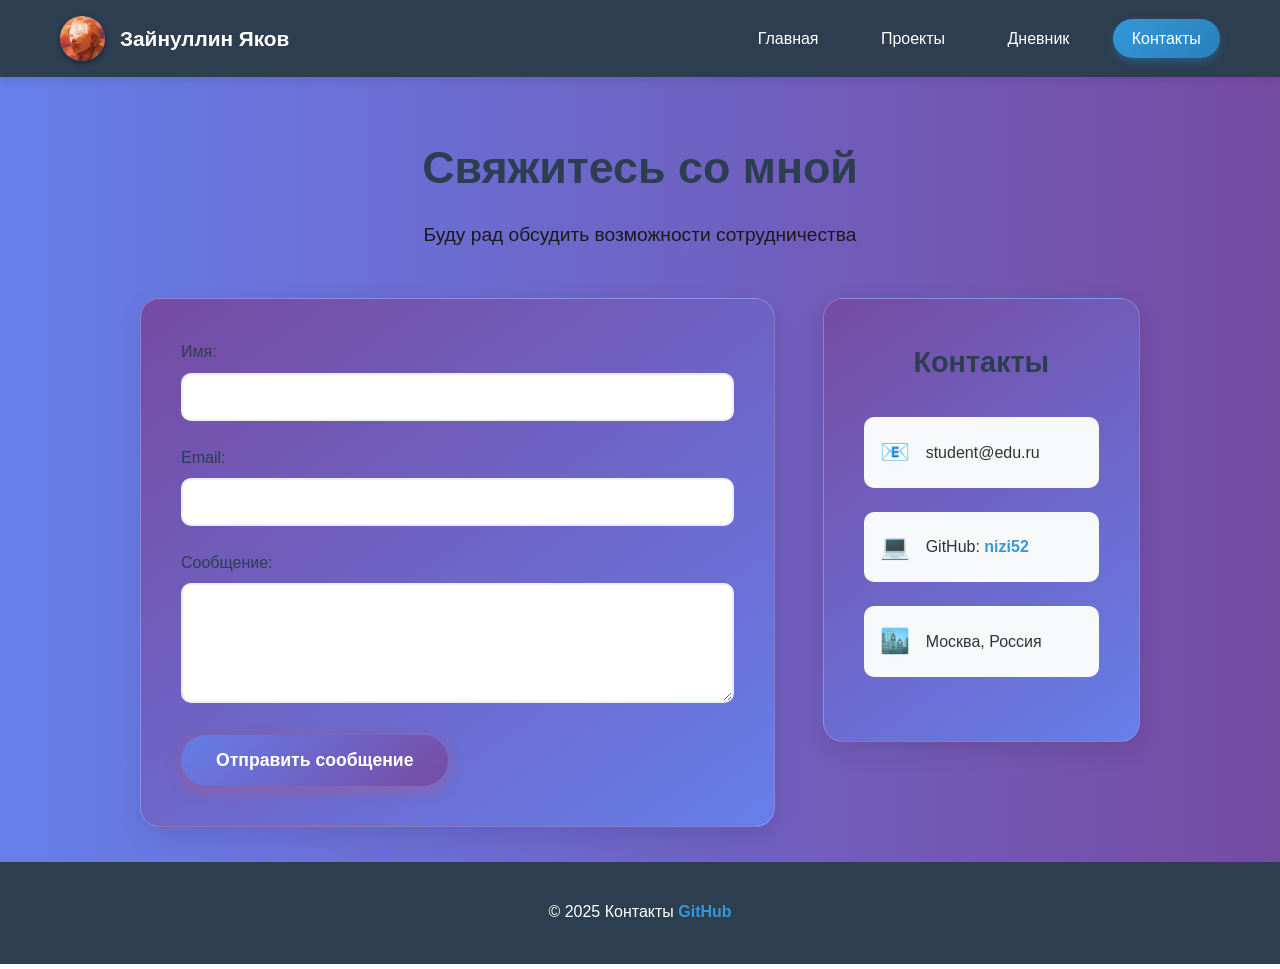
==== pages/contacts.html @ a70a198c "commit" ====
<!DOCTYPE html>
<html lang="ru">
<head>
    <meta charset="UTF-8">
    <meta name="viewport" content="width=device-width, initial-scale=1.0">
    <title>Портфолио - Контакты</title>
    <link rel="stylesheet" href="../styles/styles.css">
</head>
<body>
    <header>
        <nav class="navbar">
            <div class="nav-container">
                <div class="logo-section">
                    <div class="logo"><img src="/images/icons/picture1.png" class="logo"></div>
                    <div class="name">Зайнуллин Яков</div>
                </div>
                <ul class="nav-menu">
                    <li><a href="../index.html">Главная</a></li>
                    <li><a href="projects.html">Проекты</a></li>
                    <li><a href="diary.html">Дневник</a></li>
                    <li><a href="contacts.html" class="active">Контакты</a></li>
                </ul>
            </div>
        </nav>
    </header>

    <main style="margin-top: 100px; padding: 2rem;">
        <div class="container">
            <div class="page-header">
                <h1>Свяжитесь со мной</h1>
                <p>Буду рад обсудить возможности сотрудничества</p>
            </div>
            
            <div class="contacts-layout">
                <div class="contact-form">
                    <form id="contactForm">
                        <div class="form-group">
                            <label for="name">Имя:</label>
                            <input type="text" id="name" name="name" required>
                        </div>
                        <div class="form-group">
                            <label for="email">Email:</label>
                            <input type="email" id="email" name="email" required>
                        </div>
                        <div class="form-group">
                            <label for="message">Сообщение:</label>
                            <textarea id="message" name="message" rows="5" required></textarea>
                        </div>
                        <button class="submit-btn">Отправить сообщение</button>
                    </form>
                </div>
                
                <div class="contact-info">
                    <h3>Контакты</h3>
                    <div class="contact-item">
                        <span class="contact-icon">📧</span>
                        <span>student@edu.ru</span>
                    </div>
                    <div class="contact-item">
                        <span class="contact-icon">💻</span>
                        <span>GitHub: <a href="https://github.com/nizi52" target="_blank" class="github-link">nizi52</a></span>
                    </div>
                    <div class="contact-item">
                        <span class="contact-icon">🏙️</span>
                        <span>Москва, Россия</span>
                    </div>
                </div>
            </div>
        </div>
    </main>

    <footer>
        <div class="container">
            <p>© 2025 Контакты <a href="https://github.com/nizi52" target="_blank" class="github-link">GitHub</a></p>
        </div>
    </footer>

    <script>
        document.getElementById('contactForm').addEventListener('submit', function(e) {
            e.preventDefault();
            alert('Сообщение отправлено! Спасибо за ваше обращение.');
            this.reset();
        });
    </script>
</body>
</html>
---- styles/styles.css ----
/* Сброс стилей */
* {
    margin: 0;
    padding: 0;
    box-sizing: border-box;
}

body {
    font-family: 'Arial', sans-serif;
    line-height: 1.6;
    color: #333;
    background: linear-gradient(90deg, #667eea 0%, #764ba2 100%);
}

.submit-btn {
    background: linear-gradient(135deg, #667eea 0%, #764ba2 100%);
    color: white;
    border: none;
    padding: 15px 35px;
    font-size: 1.1rem;
    border-radius: 30px;
    cursor: pointer;
    transition: all 0.3s ease;
    font-weight: 600;
    box-shadow: 0 4px 15px rgba(231, 76, 60, 0.3);
}

.submit-btn:hover {
    transform: translateY(-3px);
    box-shadow: 0 6px 20px rgba(102, 126, 234, 0.4);
    background: linear-gradient(135deg, #667eea 0%, #764ba2 100%);
}

.contact-item {
    display: flex;
    align-items: center;
    gap: 1rem;
    margin-bottom: 1.5rem;
    padding: 1rem;
    background: #f8f9fa;
    border-radius: 10px;
    transition: all 0.3s ease;
}

.contact-item:hover {
    background: #ecf0f1;
    transform: translateX(5px);
}

.contact-icon {
    font-size: 1.5rem;
}



.container {
    max-width: 1200px;
    margin: 0 auto;
    padding: 0 20px;
}

/* Навигация */
.navbar {
    background: #2c3e50;
    color: white;
    padding: 1rem 0;
    position: fixed;
    width: 100%;
    top: 0;
    z-index: 1000;
    box-shadow: 0 2px 10px rgba(0,0,0,0.1);
}

.nav-container {
    max-width: 1200px;
    margin: 0 auto;
    padding: 0 20px;
    display: flex;
    justify-content: space-between;
    align-items: center;
}

.logo-section {
    display: flex;
    align-items: center;
    gap: 15px;
}   

.logo {
    width: 45px;
    height: 45px;
    background: linear-gradient(90deg, #667eea 0%, #764ba2 100%);
    border-radius: 50%;
    display: flex;
    align-items: center;
    justify-content: center;
    font-weight: bold;
    font-size: 1.2rem;
    box-shadow: 0 2px 5px rgba(0,0,0,0.2);
}

.name {
    font-size: 1.3rem;
    font-weight: bold;
    color: white;
}

.nav-menu {
    display: flex;
    list-style: none;
    gap: 1.5rem;
}

.nav-menu a {
    color: white;
    text-decoration: none;
    padding: 0.7rem 1.2rem;
    border-radius: 25px;
    transition: all 0.3s ease;
    font-weight: 500;
}

.nav-menu a:hover,
.nav-menu a.active {
    background: linear-gradient(135deg, #3498db, #2980b9);
    transform: translateY(-2px);
    box-shadow: 0 4px 8px rgba(52, 152, 219, 0.3);
}

/* Герой-секция */
.hero {
    background: linear-gradient(90deg, #667eea 0%, #764ba2 100%);
    color: white;
    padding: 140px 0 80px;
    margin-top: 60px;
    position: relative;
    overflow: hidden;
}

.hero::before {
    content: '';
    position: absolute;
    top: 0;
    left: 0;
    right: 0;
    bottom: 0;
    background-size: cover;
}

.hero-container {
    max-width: 1200px;
    margin: 0 auto;
    padding: 0 20px;
    display: grid;
    grid-template-columns: 1fr 1fr;
    gap: 50px;
    align-items: center;
    position: relative;
    z-index: 1;
}

.hero-text h1 {
    font-size: 3.2rem;
    margin-bottom: 1.5rem;
    line-height: 1.2;
    font-weight: 700;
    text-shadow: 2px 2px 4px rgba(0,0,0,0.3);
}

.hero-text p {
    font-size: 1.3rem;
    margin-bottom: 2.5rem;
    opacity: 0.95;
    line-height: 1.6;
}

.download-btn {
    background: linear-gradient(135deg, #e74c3c, #c0392b);
    color: white;
    border: none;
    padding: 15px 35px;
    font-size: 1.1rem;
    border-radius: 30px;
    cursor: pointer;
    transition: all 0.3s ease;
    font-weight: 600;
    box-shadow: 0 4px 15px rgba(231, 76, 60, 0.3);
}

.download-btn:hover {
    transform: translateY(-3px);
    box-shadow: 0 6px 20px rgba(231, 76, 60, 0.4);
    background: linear-gradient(135deg, #c0392b, #a93226);
}

.hero-image {
    width: 320px;
    height: 320px;
    background: rgba(255, 255, 255, 0.1);
    border-radius: 50%;
    display: flex;
    align-items: center;
    justify-content: center;
    border: 4px solid rgba(255, 255, 255, 0.2);
    justify-self: center;
    backdrop-filter: blur(10px);
    box-shadow: 0 8px 32px rgba(0,0,0,0.1);
}

.photo-placeholder {
    font-size: 4rem;
    opacity: 0.9;
}

/* Секция навыков */
.skills-section {
    padding: 100px 0;
    background: linear-gradient(90deg, #667eea 0%, #764ba2 100%);
    position: relative;
}

.skills-section h2 {
    text-align: center;
    font-size: 2.8rem;
    margin-bottom: 4rem;
    color: white;
    font-weight: 700;
    text-shadow: 2px 2px 4px rgba(0,0,0,0.3);
}

.skills-container {
    max-width: 700px;
    margin: 0 auto;
    background: linear-gradient(210deg, #667eea , #764ba2);
    padding: 3rem;
    border-radius: 20px;
    box-shadow: 0 10px 30px rgba(0,0,0,0.2);
    backdrop-filter: blur(10px);
}

.skill-item {
    margin-bottom: 2.5rem;
}

.skill-item:last-child {
    margin-bottom: 0;
}

.skill-header {
    display: flex;
    justify-content: space-between;
    margin-bottom: 1rem;
    font-weight: 600;
    color: #2c3e50;
    font-size: 1.1rem;
}

.progress-bar {
    background: #ecf0f1;
    height: 12px;
    border-radius: 10px;
    overflow: hidden;
    box-shadow: inset 0 2px 4px rgba(0,0,0,0.1);
}

.progress {
    height: 100%;
    background: linear-gradient(90deg, #3498db, #2980b9);
    border-radius: 10px;
    transition: width 1s ease-in-out;
    position: relative;
    overflow: hidden;
}

.progress::after {
    content: '';
    position: absolute;
    top: 0;
    left: 0;
    bottom: 0;
    right: 0;
    background: linear-gradient(90deg, transparent, rgba(255,255,255,0.4), transparent);
    animation: shimmer 2s infinite;
}

@keyframes shimmer {
    0% { transform: translateX(-100%); }
    100% { transform: translateX(100%); }
}

.html-css { width: 90%; background: linear-gradient(90deg, #e44d26, #f16529); }
.javascript { width: 80%; background: linear-gradient(90deg, #f7df1e, #d4bb0c); }
.bootstrap { width: 85%; background: linear-gradient(90deg, #7952b3, #5a3d8e); }
.react { width: 60%; background: linear-gradient(90deg, #61dafb, #21a0c4); }

/* Секция проектов */
.projects-section {
    padding: 100px 0;
    background: linear-gradient(90deg, #667eea, #764ba2 0%, 100%);
}

.projects-section h2 {
    text-align: center;
    font-size: 2.8rem;
    margin-bottom: 4rem;
    color: white;
    font-weight: 700;
    text-shadow: 2px 2px 4px rgba(0,0,0,0.3);
}

.projects-grid {
    display: grid;
    grid-template-columns: repeat(auto-fit, minmax(280px, 1fr));
    gap: 2.5rem;
    max-width: 1200px;
    margin: 0 auto;
}

.project-card {
    background: linear-gradient(325deg, #667eea 0%, #764ba2 100%);
    border-radius: 20px;
    padding: 2.5rem 2rem;
    text-align: center;
    box-shadow: 0 8px 25px rgba(0,0,0,0.1);
    transition: all 0.3s ease;
    backdrop-filter: blur(10px);
    border: 1px solid rgba(255, 255, 255, 0.2);
}

.project-card:hover {
    transform: translateY(-10px) scale(1.02);
    box-shadow: 0 15px 40px rgba(0,0,0,0.2);
}

.project-card h3 {
    margin: 1.5rem 0 0.5rem;
    color: #2c3e50;
    font-size: 1.4rem;
    font-weight: 600;
}

.project-card p {
    color: #7f8c8d;
    font-size: 1rem;
    margin: 0;
}

.project-placeholder {
    width: 120px;
    height: 120px;
    background: linear-gradient(135deg, #3498db, #2980b9);
    border-radius: 20px;
    display: flex;
    align-items: center;
    justify-content: center;
    color: white;
    font-size: 3rem;
    font-weight: bold;
    margin: 0 auto;
    box-shadow: 0 5px 15px rgba(52, 152, 219, 0.3);
    transition: all 0.3s ease;
}

.project-card:hover .project-placeholder {
    transform: scale(1.1) rotate(5deg);
}

/* Подвал */
footer {
    background: #2c3e50;
    color: white;
    text-align: center;
    padding: 2.5rem 0;
    position: relative;
}

footer::before {
    content: '';
    position: absolute;
    top: 0;
    left: 0;
    right: 0;
    height: 3px;
    background: linear-gradient(135deg, #667eea 0%, #764ba2 100%);
}

.github-link {
    color: #3498db;
    text-decoration: none;
    font-weight: 600;
    transition: color 0.3s ease;
}

.github-link:hover {
    color: #e74c3c;
    text-decoration: underline;
}

/* Анимации */
@keyframes fadeInUp {
    from {
        opacity: 0;
        transform: translateY(30px);
    }
    to {
        opacity: 1;
        transform: translateY(0);
    }
}

.hero-text, .hero-image, .skill-item, .project-card {
    animation: fadeInUp 0.8s ease-out;
}

.project-card:nth-child(1) { animation-delay: 0.1s; }
.project-card:nth-child(2) { animation-delay: 0.2s; }
.project-card:nth-child(3) { animation-delay: 0.3s; }
.project-card:nth-child(4) { animation-delay: 0.4s; }

/* Адаптивность */
@media (max-width: 768px) {
    .hero-container {
        grid-template-columns: 1fr;
        text-align: center;
        gap: 30px;
    }
    
    .hero-text h1 {
        font-size: 2.2rem;
    }
    
    .hero-text p {
        font-size: 1.1rem;
    }
    
    .hero-image {
        width: 250px;
        height: 250px;
        order: -1;
    }
    
    .nav-menu {
        gap: 0.8rem;
        flex-wrap: wrap;
        justify-content: center;
    }
    
    .nav-container {
        flex-direction: column;
        gap: 1rem;
    }
    
    .skills-container {
        padding: 2rem 1.5rem;
        margin: 0 20px;
    }
    
    .projects-grid {
        grid-template-columns: 1fr;
        gap: 1.5rem;
        padding: 0 20px;
    }
    
    .skills-section h2,
    .projects-section h2 {
        font-size: 2.2rem;
    }
}

@media (max-width: 480px) {
    .hero-text h1 {
        font-size: 1.8rem;
    }
    
    .hero {
        padding: 120px 0 60px;
    }
    
    .skills-section,
    .projects-section {
        padding: 60px 0;
    }
    
    .nav-menu a {
        padding: 0.5rem 0.8rem;
        font-size: 0.9rem;
    }
}

/* Стили для дополнительных страниц */
.page-header {
    text-align: center;
    margin-bottom: 3rem;
}

.page-header h1 {
    font-size: 2.8rem;
    color: #2c3e50;
    margin-bottom: 1rem;
}

.page-header p {
    font-size: 1.2rem;
    color: #1a1a1a;
}

/* Страница проектов */
.projects-filter {
    display: flex;
    justify-content: center;
    gap: 1rem;
    margin-bottom: 3rem;
    flex-wrap: wrap;
}

.filter-btn {
    padding: 0.8rem 1.5rem;
    border: 2px solid #3498db;
    background: transparent;
    color: #3498db;
    border-radius: 25px;
    cursor: pointer;
    transition: all 0.3s ease;
    font-weight: 600;
}

.filter-btn.active,
.filter-btn:hover {
    background: #3498db;
    color: white;
    transform: translateY(-2px);
}

.projects-grid-extended {
    display: grid;
    grid-template-columns: repeat(auto-fit, minmax(350px, 1fr));
    gap: 2rem;
}

.project-card-large {
    background: linear-gradient(325deg, #667eea 0%, #764ba2 100%);
    padding: 2.5rem;
    border-radius: 20px;
    box-shadow: 0 8px 25px rgba(0,0,0,0.1);
    transition: all 0.3s ease;
    text-align: center;
    border: 1px solid rgba(255, 255, 255, 0.2);}

.project-card-large:hover {
    transform: translateY(-5px);
    box-shadow: 0 12px 35px rgba(0,0,0,0.15);
}

.project-icon {
    font-size: 4rem;
    margin-bottom: 1.5rem;
}

.project-card-large h3 {
    color: #2c3e50;
    margin-bottom: 1rem;
    font-size: 1.5rem;
}

.project-card-large p {
    color: #7f8c8d;
    margin-bottom: 1.5rem;
    line-height: 1.6;
}

.tech-stack {
    display: flex;
    justify-content: center;
    gap: 0.5rem;
    flex-wrap: wrap;
}

.tech-tag {
    background: #ecf0f1;
    color: #2c3e50;
    padding: 0.3rem 0.8rem;
    border-radius: 15px;
    font-size: 0.9rem;
    font-weight: 500;
}

/* Страница дневника */
.diary-layout {
    display: grid;
    grid-template-columns: 1fr 1fr;
    gap: 3rem;
    max-width: 1000px;
    margin: 0 auto;
    
}

.progress-section,
.tasks-section {
    background: linear-gradient(325deg, #667eea 0%, #764ba2 100%);
    padding: 2.5rem;
    border-radius: 20px;
    box-shadow: 0 8px 25px rgba(0,0,0,0.1);
    border: 1px solid rgba(255, 255, 255, 0.2);}

.progress-section h2,
.tasks-section h2 {
    color: #2c3e50;
    margin-bottom: 2rem;
    text-align: center;
    font-size: 1.8rem;
}

.course-item {
    display: flex;
    justify-content: space-between;
    align-items: center;
    margin-bottom: 1.5rem;
    gap: 1rem;
}

.course-item span:first-child {
    flex: 1;
    font-weight: 500;
    color: #2c3e50;
}

.course-item span:last-child {
    font-weight: 600;
    color: #3498db;
    min-width: 40px;
}

.task-list {
    display: flex;
    flex-direction: column;
    gap: 1rem;
}

.task-item {
    display: flex;
    align-items: center;
    gap: 1rem;
    padding: 1rem;
    background: #f8f9fa;
    border-radius: 10px;
    transition: all 0.3s ease;
}

.task-item:hover {
    background: #ecf0f1;
    transform: translateX(5px);
}

.task-check {
    font-weight: bold;
    font-size: 1.2rem;
}

.completed .task-check {
    color: #27ae60;
}

.in-progress .task-check {
    color: #f39c12;
    animation: pulse 1.5s infinite;
}

@keyframes pulse {
    0%, 100% { opacity: 1; }
    50% { opacity: 0.5; }
}

.task-text {
    flex: 1;
    color: #2c3e50;
    font-weight: 500;
}

.task-date {
    color: #000000;
    font-size: 0.9rem;
}

/* Страница контактов */
.contacts-layout {
    display: grid;
    grid-template-columns: 2fr 1fr;
    gap: 3rem;
    max-width: 1000px;
    margin: 0 auto;
}

.contact-form {
    background: linear-gradient(325deg, #667eea 0%, #764ba2 100%);
    padding: 2.5rem;
    border-radius: 20px;
    box-shadow: 0 8px 25px rgba(0,0,0,0.1);
    border: 1px solid rgba(255, 255, 255, 0.2);
}

.contact-info {
    background: linear-gradient(325deg, #667eea 0%, #764ba2 100%);
    padding: 2.5rem;
    border-radius: 20px;
    box-shadow: 0 8px 25px rgba(0,0,0,0.1);
    align-self: start;
    border: 1px solid rgba(255, 255, 255, 0.2);
}

.contact-info h3 {
    color: #2c3e50;
    margin-bottom: 2rem;
    text-align: center;
    font-size: 1.8rem;
}

.profile-photo {
    width: 100%;
    height: 100%;
    object-fit: cover;
    border-radius: 50%;
    display: block;
}

.hero-image {
    width: 320px;
    height: 320px;
    background: rgba(255, 255, 255, 0.1);
    border-radius: 50%;
    display: flex;
    align-items: center;
    justify-content: center;
    border: 4px solid rgba(255, 255, 255, 0.2);
    justify-self: center;
    backdrop-filter: blur(10px);
    box-shadow: 0 8px 32px rgba(0,0,0,0.1);
    overflow: hidden; /* Важно: обрезает углы картинки */
}

.photo-placeholder {
    width: 100%;
    height: 100%;
    display: flex;
    align-items: center;
    justify-content: center;
}

.form-group {
    margin-bottom: 1.5rem;
}

.form-group label {
    display: block;
    margin-bottom: 0.5rem;
    color: #2c3e50;
    font-weight: 500;
}

.form-group input,
.form-group textarea {
    width: 100%;
    padding: 0.8rem 1rem;
    border: 2px solid #ecf0f1;
    border-radius: 10px;
    font-size: 1rem;
    transition: border-color 0
}
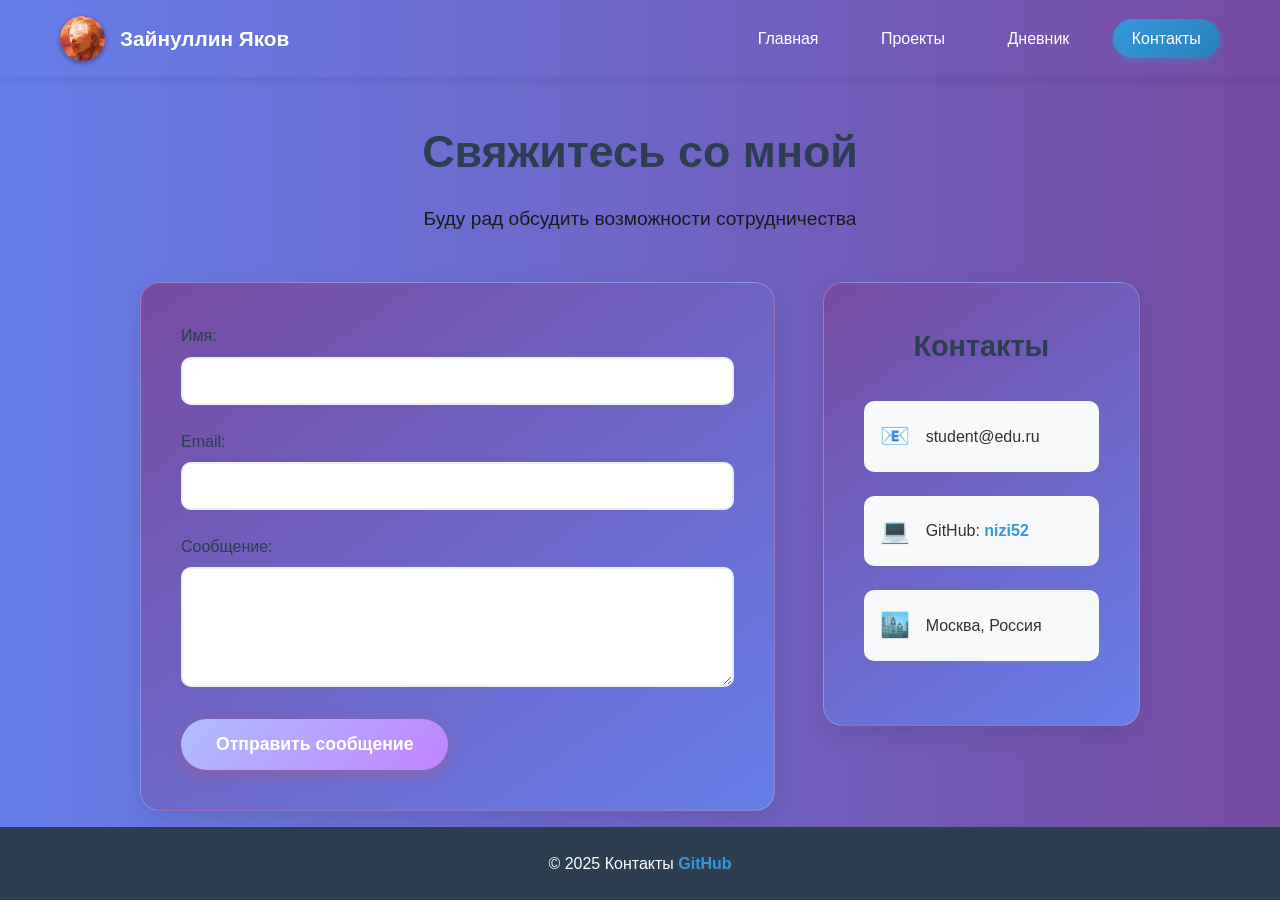
==== commit 44bea88b: "commit" ====
--- a/pages/contacts.html
+++ b/pages/contacts.html
@@ -5,6 +5,43 @@
     <meta name="viewport" content="width=device-width, initial-scale=1.0">
     <title>Портфолио - Контакты</title>
     <link rel="stylesheet" href="../styles/styles.css">
+    <style>
+        /* Дополнительные стили для мобильной адаптации */
+        @media (max-width: 768px) {
+            .contacts-layout {
+                grid-template-columns: 1fr !important;
+                gap: 2rem;
+                padding: 0 10px;
+            }
+            
+            .contact-form,
+            .contact-info {
+                margin: 0 !important;
+                padding: 1.5rem !important;
+            }
+            
+            .contact-item {
+                flex-direction: column;
+                text-align: center;
+                gap: 0.5rem;
+                padding: 1rem;
+            }
+            
+            .contact-icon {
+                font-size: 2rem;
+            }
+            
+            .form-group input,
+            .form-group textarea {
+                font-size: 16px; /* Убирает zoom на iOS */
+            }
+            
+            .submit-btn {
+                width: 100%;
+                padding: 15px;
+            }
+        }
+    </style>
 </head>
 <body>
     <header>
@@ -24,7 +61,7 @@
         </nav>
     </header>
 
-    <main style="margin-top: 100px; padding: 2rem;">
+    <main style="margin-top: 100px; padding: 1rem;">
         <div class="container">
             <div class="page-header">
                 <h1>Свяжитесь со мной</h1>
@@ -46,7 +83,7 @@
                             <label for="message">Сообщение:</label>
                             <textarea id="message" name="message" rows="5" required></textarea>
                         </div>
-                        <button class="submit-btn">Отправить сообщение</button>
+                        <button type="submit" class="submit-btn">Отправить сообщение</button>
                     </form>
                 </div>
                 
--- a/styles/styles.css
+++ b/styles/styles.css
@@ -13,7 +13,7 @@
 }
 
 .submit-btn {
-    background: linear-gradient(135deg, #667eea 0%, #764ba2 100%);
+    background: linear-gradient(135deg, #b0beff 0%, #c183ff 100%);
     color: white;
     border: none;
     padding: 15px 35px;
@@ -61,7 +61,7 @@
 
 /* Навигация */
 .navbar {
-    background: #2c3e50;
+    background: linear-gradient(90deg, #667eea 0%, #764ba2);
     color: white;
     padding: 1rem 0;
     position: fixed;
@@ -370,19 +370,11 @@
     background: #2c3e50;
     color: white;
     text-align: center;
-    padding: 2.5rem 0;
+    padding: 1.5rem 0;
     position: relative;
-}
-
-footer::before {
-    content: '';
-    position: absolute;
-    top: 0;
-    left: 0;
-    right: 0;
-    height: 3px;
-    background: linear-gradient(135deg, #667eea 0%, #764ba2 100%);
-}
+    margin-top: auto;
+}
+
 
 .github-link {
     color: #3498db;
@@ -487,6 +479,73 @@
     }
 }
 
+/* В файле styles.css добавим эти медиа-запросы */
+
+/* Адаптивность для дневника */
+@media (max-width: 768px) {
+    .diary-layout {
+        grid-template-columns: 1fr;
+        gap: 2rem;
+    }
+    
+    .progress-section,
+    .tasks-section {
+        margin: 0 10px;
+    }
+    
+    .course-item {
+        flex-direction: column;
+        align-items: flex-start;
+        gap: 0.5rem;
+    }
+    
+    .course-item span:first-child {
+        width: 100%;
+    }
+    
+    .progress-bar {
+        width: 100%;
+    }
+}
+
+/* Адаптивность для контактов */
+@media (max-width: 768px) {
+    .contacts-layout {
+        grid-template-columns: 1fr;
+        gap: 2rem;
+    }
+    
+    .contact-form,
+    .contact-info {
+        margin: 0 10px;
+    }
+    
+    .contact-item {
+        flex-direction: column;
+        text-align: center;
+        gap: 0.5rem;
+    }
+    
+    .contact-icon {
+        font-size: 2rem;
+    }
+}
+
+/* Общие улучшения для мобильной версии */
+@media (max-width: 768px) {
+    .page-header h1 {
+        font-size: 2rem;
+    }
+    
+    .page-header p {
+        font-size: 1rem;
+    }
+    
+    .container {
+        padding: 0 15px;
+    }
+}
+
 /* Стили для дополнительных страниц */
 .page-header {
     text-align: center;
@@ -513,19 +572,19 @@
     flex-wrap: wrap;
 }
 
-.filter-btn {
+.pro-btn {
     padding: 0.8rem 1.5rem;
-    border: 2px solid #3498db;
-    background: transparent;
-    color: #3498db;
+    border: 2px solid #656565b2;
+    background: linear-gradient(325deg, #667eea 0%, #764ba2 100%);
+    color: #ffffff;
     border-radius: 25px;
     cursor: pointer;
     transition: all 0.3s ease;
     font-weight: 600;
 }
 
-.filter-btn.active,
-.filter-btn:hover {
+.pro-btn.active,
+.pro-btn:hover {
     background: #3498db;
     color: white;
     transform: translateY(-2px);
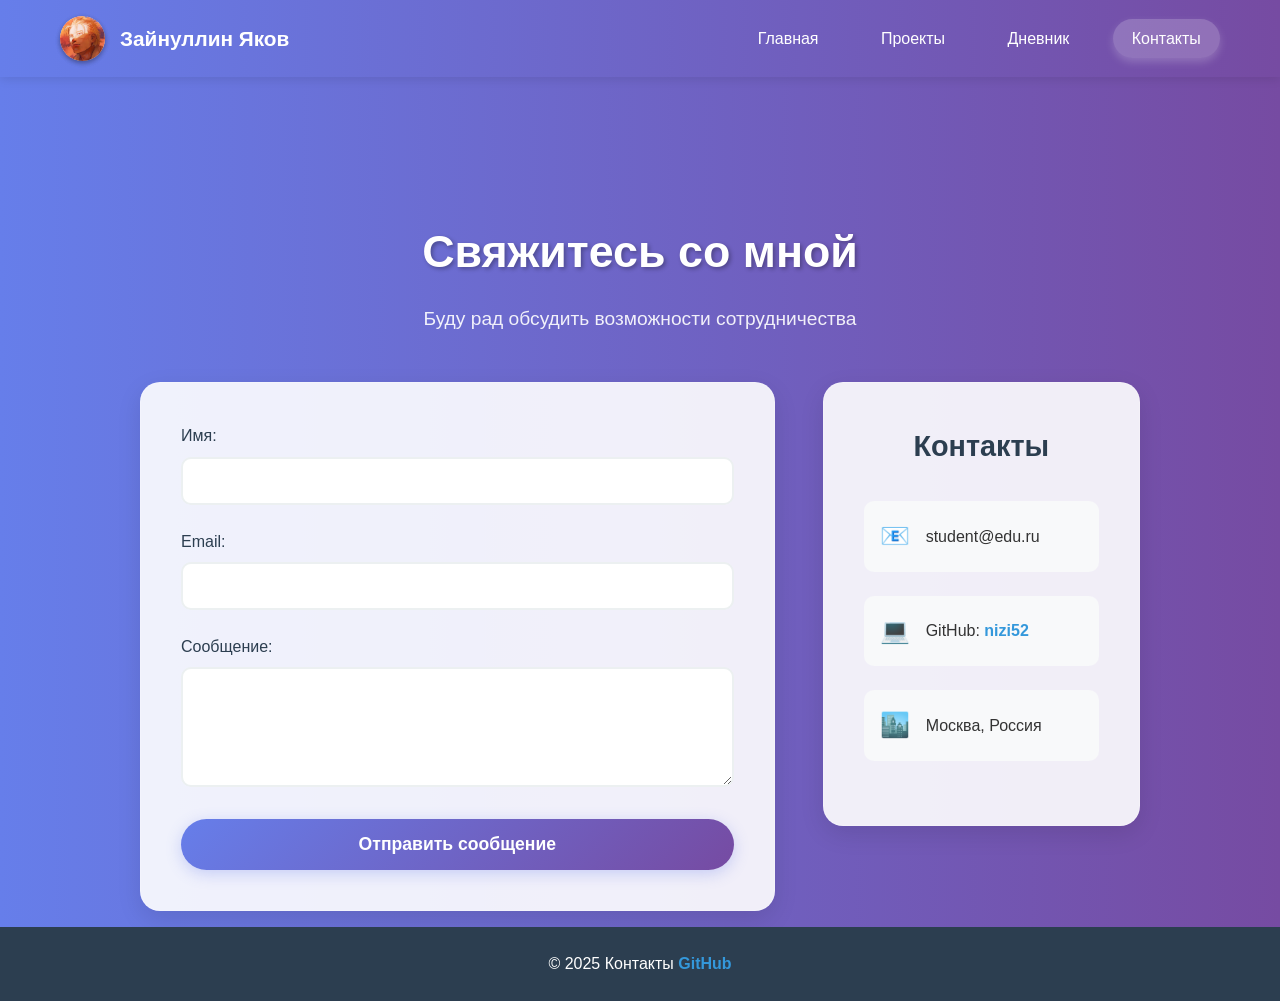
==== commit 95a32239: "fix pictures" ====
--- a/pages/contacts.html
+++ b/pages/contacts.html
@@ -48,7 +48,7 @@
         <nav class="navbar">
             <div class="nav-container">
                 <div class="logo-section">
-                    <div class="logo"><img src="/images/icons/picture1.png" class="logo"></div>
+                    <div class="logo"><img src="../images/icons/picture1.png" class="logo"></div>
                     <div class="name">Зайнуллин Яков</div>
                 </div>
                 <ul class="nav-menu">
--- a/styles/styles.css
+++ b/styles/styles.css
@@ -10,10 +10,123 @@
     line-height: 1.6;
     color: #333;
     background: linear-gradient(90deg, #667eea 0%, #764ba2 100%);
-}
-
-.submit-btn {
-    background: linear-gradient(135deg, #b0beff 0%, #c183ff 100%);
+    min-height: 100vh;
+    display: flex;
+    flex-direction: column;
+}
+
+.container {
+    max-width: 1200px;
+    margin: 0 auto;
+    padding: 0 20px;
+}
+
+/* Навигация */
+.navbar {
+    background: linear-gradient(90deg, #667eea 0%, #764ba2 100%);
+    color: white;
+    padding: 1rem 0;
+    position: fixed;
+    width: 100%;
+    top: 0;
+    z-index: 1000;
+    box-shadow: 0 2px 10px rgba(0,0,0,0.1);
+}
+
+.nav-container {
+    max-width: 1200px;
+    margin: 0 auto;
+    padding: 0 20px;
+    display: flex;
+    justify-content: space-between;
+    align-items: center;
+}
+
+.logo-section {
+    display: flex;
+    align-items: center;
+    gap: 15px;
+}
+
+.logo {
+    width: 45px;
+    height: 45px;
+    background: white;
+    border-radius: 50%;
+    display: flex;
+    align-items: center;
+    justify-content: center;
+    font-weight: bold;
+    font-size: 1.2rem;
+    color: #667eea;
+    box-shadow: 0 2px 5px rgba(0,0,0,0.2);
+}
+
+.name {
+    font-size: 1.3rem;
+    font-weight: bold;
+    color: white;
+}
+
+.nav-menu {
+    display: flex;
+    list-style: none;
+    gap: 1.5rem;
+}
+
+.nav-menu a {
+    color: white;
+    text-decoration: none;
+    padding: 0.7rem 1.2rem;
+    border-radius: 25px;
+    transition: all 0.3s ease;
+    font-weight: 500;
+}
+
+.nav-menu a:hover,
+.nav-menu a.active {
+    background: rgba(255, 255, 255, 0.2);
+    transform: translateY(-2px);
+    box-shadow: 0 4px 8px rgba(255, 255, 255, 0.2);
+}
+
+/* Герой-секция */
+.hero {
+    background: linear-gradient(90deg, #667eea 0%, #764ba2 100%);
+    color: white;
+    padding: 140px 0 80px;
+    margin-top: 60px;
+    position: relative;
+    overflow: hidden;
+}
+
+.hero-container {
+    max-width: 1200px;
+    margin: 0 auto;
+    padding: 0 20px;
+    display: grid;
+    grid-template-columns: 1fr 1fr;
+    gap: 50px;
+    align-items: center;
+}
+
+.hero-text h1 {
+    font-size: 3.2rem;
+    margin-bottom: 1.5rem;
+    line-height: 1.2;
+    font-weight: 700;
+    text-shadow: 2px 2px 4px rgba(0,0,0,0.3);
+}
+
+.hero-text p {
+    font-size: 1.3rem;
+    margin-bottom: 2.5rem;
+    opacity: 0.95;
+    line-height: 1.6;
+}
+
+.download-btn {
+    background: linear-gradient(135deg, #e74c3c, #c0392b);
     color: white;
     border: none;
     padding: 15px 35px;
@@ -23,168 +136,8 @@
     transition: all 0.3s ease;
     font-weight: 600;
     box-shadow: 0 4px 15px rgba(231, 76, 60, 0.3);
-}
-
-.submit-btn:hover {
-    transform: translateY(-3px);
-    box-shadow: 0 6px 20px rgba(102, 126, 234, 0.4);
-    background: linear-gradient(135deg, #667eea 0%, #764ba2 100%);
-}
-
-.contact-item {
-    display: flex;
-    align-items: center;
-    gap: 1rem;
-    margin-bottom: 1.5rem;
-    padding: 1rem;
-    background: #f8f9fa;
-    border-radius: 10px;
-    transition: all 0.3s ease;
-}
-
-.contact-item:hover {
-    background: #ecf0f1;
-    transform: translateX(5px);
-}
-
-.contact-icon {
-    font-size: 1.5rem;
-}
-
-
-
-.container {
-    max-width: 1200px;
-    margin: 0 auto;
-    padding: 0 20px;
-}
-
-/* Навигация */
-.navbar {
-    background: linear-gradient(90deg, #667eea 0%, #764ba2);
-    color: white;
-    padding: 1rem 0;
-    position: fixed;
-    width: 100%;
-    top: 0;
-    z-index: 1000;
-    box-shadow: 0 2px 10px rgba(0,0,0,0.1);
-}
-
-.nav-container {
-    max-width: 1200px;
-    margin: 0 auto;
-    padding: 0 20px;
-    display: flex;
-    justify-content: space-between;
-    align-items: center;
-}
-
-.logo-section {
-    display: flex;
-    align-items: center;
-    gap: 15px;
-}   
-
-.logo {
-    width: 45px;
-    height: 45px;
-    background: linear-gradient(90deg, #667eea 0%, #764ba2 100%);
-    border-radius: 50%;
-    display: flex;
-    align-items: center;
-    justify-content: center;
-    font-weight: bold;
-    font-size: 1.2rem;
-    box-shadow: 0 2px 5px rgba(0,0,0,0.2);
-}
-
-.name {
-    font-size: 1.3rem;
-    font-weight: bold;
-    color: white;
-}
-
-.nav-menu {
-    display: flex;
-    list-style: none;
-    gap: 1.5rem;
-}
-
-.nav-menu a {
-    color: white;
     text-decoration: none;
-    padding: 0.7rem 1.2rem;
-    border-radius: 25px;
-    transition: all 0.3s ease;
-    font-weight: 500;
-}
-
-.nav-menu a:hover,
-.nav-menu a.active {
-    background: linear-gradient(135deg, #3498db, #2980b9);
-    transform: translateY(-2px);
-    box-shadow: 0 4px 8px rgba(52, 152, 219, 0.3);
-}
-
-/* Герой-секция */
-.hero {
-    background: linear-gradient(90deg, #667eea 0%, #764ba2 100%);
-    color: white;
-    padding: 140px 0 80px;
-    margin-top: 60px;
-    position: relative;
-    overflow: hidden;
-}
-
-.hero::before {
-    content: '';
-    position: absolute;
-    top: 0;
-    left: 0;
-    right: 0;
-    bottom: 0;
-    background-size: cover;
-}
-
-.hero-container {
-    max-width: 1200px;
-    margin: 0 auto;
-    padding: 0 20px;
-    display: grid;
-    grid-template-columns: 1fr 1fr;
-    gap: 50px;
-    align-items: center;
-    position: relative;
-    z-index: 1;
-}
-
-.hero-text h1 {
-    font-size: 3.2rem;
-    margin-bottom: 1.5rem;
-    line-height: 1.2;
-    font-weight: 700;
-    text-shadow: 2px 2px 4px rgba(0,0,0,0.3);
-}
-
-.hero-text p {
-    font-size: 1.3rem;
-    margin-bottom: 2.5rem;
-    opacity: 0.95;
-    line-height: 1.6;
-}
-
-.download-btn {
-    background: linear-gradient(135deg, #e74c3c, #c0392b);
-    color: white;
-    border: none;
-    padding: 15px 35px;
-    font-size: 1.1rem;
-    border-radius: 30px;
-    cursor: pointer;
-    transition: all 0.3s ease;
-    font-weight: 600;
-    box-shadow: 0 4px 15px rgba(231, 76, 60, 0.3);
+    display: inline-block;
 }
 
 .download-btn:hover {
@@ -205,11 +158,13 @@
     justify-self: center;
     backdrop-filter: blur(10px);
     box-shadow: 0 8px 32px rgba(0,0,0,0.1);
+    overflow: hidden;
 }
 
 .photo-placeholder {
     font-size: 4rem;
     opacity: 0.9;
+    color: white;
 }
 
 /* Секция навыков */
@@ -231,7 +186,7 @@
 .skills-container {
     max-width: 700px;
     margin: 0 auto;
-    background: linear-gradient(210deg, #667eea , #764ba2);
+    background: rgba(255, 255, 255, 0.9);
     padding: 3rem;
     border-radius: 20px;
     box-shadow: 0 10px 30px rgba(0,0,0,0.2);
@@ -265,7 +220,6 @@
 
 .progress {
     height: 100%;
-    background: linear-gradient(90deg, #3498db, #2980b9);
     border-radius: 10px;
     transition: width 1s ease-in-out;
     position: relative;
@@ -288,15 +242,27 @@
     100% { transform: translateX(100%); }
 }
 
-.html-css { width: 90%; background: linear-gradient(90deg, #e44d26, #f16529); }
-.javascript { width: 80%; background: linear-gradient(90deg, #f7df1e, #d4bb0c); }
-.bootstrap { width: 85%; background: linear-gradient(90deg, #7952b3, #5a3d8e); }
-.react { width: 60%; background: linear-gradient(90deg, #61dafb, #21a0c4); }
+.html-css { 
+    width: 90%; 
+    background: linear-gradient(90deg, #e44d26, #f16529); 
+}
+.javascript { 
+    width: 80%; 
+    background: linear-gradient(90deg, #f7df1e, #d4bb0c); 
+}
+.bootstrap { 
+    width: 85%; 
+    background: linear-gradient(90deg, #7952b3, #5a3d8e); 
+}
+.react { 
+    width: 60%; 
+    background: linear-gradient(90deg, #61dafb, #21a0c4); 
+}
 
 /* Секция проектов */
 .projects-section {
     padding: 100px 0;
-    background: linear-gradient(90deg, #667eea, #764ba2 0%, 100%);
+    background: linear-gradient(90deg, #667eea 0%, #764ba2 100%);
 }
 
 .projects-section h2 {
@@ -317,7 +283,7 @@
 }
 
 .project-card {
-    background: linear-gradient(325deg, #667eea 0%, #764ba2 100%);
+    background: rgba(255, 255, 255, 0.9);
     border-radius: 20px;
     padding: 2.5rem 2rem;
     text-align: center;
@@ -371,10 +337,8 @@
     color: white;
     text-align: center;
     padding: 1.5rem 0;
-    position: relative;
     margin-top: auto;
 }
-
 
 .github-link {
     color: #3498db;
@@ -409,158 +373,23 @@
 .project-card:nth-child(3) { animation-delay: 0.3s; }
 .project-card:nth-child(4) { animation-delay: 0.4s; }
 
-/* Адаптивность */
-@media (max-width: 768px) {
-    .hero-container {
-        grid-template-columns: 1fr;
-        text-align: center;
-        gap: 30px;
-    }
-    
-    .hero-text h1 {
-        font-size: 2.2rem;
-    }
-    
-    .hero-text p {
-        font-size: 1.1rem;
-    }
-    
-    .hero-image {
-        width: 250px;
-        height: 250px;
-        order: -1;
-    }
-    
-    .nav-menu {
-        gap: 0.8rem;
-        flex-wrap: wrap;
-        justify-content: center;
-    }
-    
-    .nav-container {
-        flex-direction: column;
-        gap: 1rem;
-    }
-    
-    .skills-container {
-        padding: 2rem 1.5rem;
-        margin: 0 20px;
-    }
-    
-    .projects-grid {
-        grid-template-columns: 1fr;
-        gap: 1.5rem;
-        padding: 0 20px;
-    }
-    
-    .skills-section h2,
-    .projects-section h2 {
-        font-size: 2.2rem;
-    }
-}
-
-@media (max-width: 480px) {
-    .hero-text h1 {
-        font-size: 1.8rem;
-    }
-    
-    .hero {
-        padding: 120px 0 60px;
-    }
-    
-    .skills-section,
-    .projects-section {
-        padding: 60px 0;
-    }
-    
-    .nav-menu a {
-        padding: 0.5rem 0.8rem;
-        font-size: 0.9rem;
-    }
-}
-
-/* В файле styles.css добавим эти медиа-запросы */
-
-/* Адаптивность для дневника */
-@media (max-width: 768px) {
-    .diary-layout {
-        grid-template-columns: 1fr;
-        gap: 2rem;
-    }
-    
-    .progress-section,
-    .tasks-section {
-        margin: 0 10px;
-    }
-    
-    .course-item {
-        flex-direction: column;
-        align-items: flex-start;
-        gap: 0.5rem;
-    }
-    
-    .course-item span:first-child {
-        width: 100%;
-    }
-    
-    .progress-bar {
-        width: 100%;
-    }
-}
-
-/* Адаптивность для контактов */
-@media (max-width: 768px) {
-    .contacts-layout {
-        grid-template-columns: 1fr;
-        gap: 2rem;
-    }
-    
-    .contact-form,
-    .contact-info {
-        margin: 0 10px;
-    }
-    
-    .contact-item {
-        flex-direction: column;
-        text-align: center;
-        gap: 0.5rem;
-    }
-    
-    .contact-icon {
-        font-size: 2rem;
-    }
-}
-
-/* Общие улучшения для мобильной версии */
-@media (max-width: 768px) {
-    .page-header h1 {
-        font-size: 2rem;
-    }
-    
-    .page-header p {
-        font-size: 1rem;
-    }
-    
-    .container {
-        padding: 0 15px;
-    }
-}
-
 /* Стили для дополнительных страниц */
 .page-header {
     text-align: center;
     margin-bottom: 3rem;
+    padding-top: 100px;
 }
 
 .page-header h1 {
     font-size: 2.8rem;
-    color: #2c3e50;
+    color: white;
     margin-bottom: 1rem;
+    text-shadow: 2px 2px 4px rgba(0,0,0,0.3);
 }
 
 .page-header p {
     font-size: 1.2rem;
-    color: #1a1a1a;
+    color: rgba(255, 255, 255, 0.9);
 }
 
 /* Страница проектов */
@@ -574,18 +403,19 @@
 
 .pro-btn {
     padding: 0.8rem 1.5rem;
-    border: 2px solid #656565b2;
-    background: linear-gradient(325deg, #667eea 0%, #764ba2 100%);
-    color: #ffffff;
+    border: 2px solid rgba(255, 255, 255, 0.3);
+    background: rgba(255, 255, 255, 0.1);
+    color: white;
     border-radius: 25px;
     cursor: pointer;
     transition: all 0.3s ease;
     font-weight: 600;
+    backdrop-filter: blur(10px);
 }
 
 .pro-btn.active,
 .pro-btn:hover {
-    background: #3498db;
+    background: rgba(255, 255, 255, 0.2);
     color: white;
     transform: translateY(-2px);
 }
@@ -597,13 +427,14 @@
 }
 
 .project-card-large {
-    background: linear-gradient(325deg, #667eea 0%, #764ba2 100%);
+    background: rgba(255, 255, 255, 0.9);
     padding: 2.5rem;
     border-radius: 20px;
     box-shadow: 0 8px 25px rgba(0,0,0,0.1);
     transition: all 0.3s ease;
     text-align: center;
-    border: 1px solid rgba(255, 255, 255, 0.2);}
+    border: 1px solid rgba(255, 255, 255, 0.2);
+}
 
 .project-card-large:hover {
     transform: translateY(-5px);
@@ -613,6 +444,7 @@
 .project-icon {
     font-size: 4rem;
     margin-bottom: 1.5rem;
+    color: #667eea;
 }
 
 .project-card-large h3 {
@@ -650,16 +482,16 @@
     gap: 3rem;
     max-width: 1000px;
     margin: 0 auto;
-    
 }
 
 .progress-section,
 .tasks-section {
-    background: linear-gradient(325deg, #667eea 0%, #764ba2 100%);
+    background: rgba(255, 255, 255, 0.9);
     padding: 2.5rem;
     border-radius: 20px;
     box-shadow: 0 8px 25px rgba(0,0,0,0.1);
-    border: 1px solid rgba(255, 255, 255, 0.2);}
+    border: 1px solid rgba(255, 255, 255, 0.2);
+}
 
 .progress-section h2,
 .tasks-section h2 {
@@ -736,7 +568,7 @@
 }
 
 .task-date {
-    color: #000000;
+    color: #7f8c8d;
     font-size: 0.9rem;
 }
 
@@ -750,7 +582,7 @@
 }
 
 .contact-form {
-    background: linear-gradient(325deg, #667eea 0%, #764ba2 100%);
+    background: rgba(255, 255, 255, 0.9);
     padding: 2.5rem;
     border-radius: 20px;
     box-shadow: 0 8px 25px rgba(0,0,0,0.1);
@@ -758,7 +590,7 @@
 }
 
 .contact-info {
-    background: linear-gradient(325deg, #667eea 0%, #764ba2 100%);
+    background: rgba(255, 255, 255, 0.9);
     padding: 2.5rem;
     border-radius: 20px;
     box-shadow: 0 8px 25px rgba(0,0,0,0.1);
@@ -773,35 +605,25 @@
     font-size: 1.8rem;
 }
 
-.profile-photo {
-    width: 100%;
-    height: 100%;
-    object-fit: cover;
-    border-radius: 50%;
-    display: block;
-}
-
-.hero-image {
-    width: 320px;
-    height: 320px;
-    background: rgba(255, 255, 255, 0.1);
-    border-radius: 50%;
+.contact-item {
     display: flex;
     align-items: center;
-    justify-content: center;
-    border: 4px solid rgba(255, 255, 255, 0.2);
-    justify-self: center;
-    backdrop-filter: blur(10px);
-    box-shadow: 0 8px 32px rgba(0,0,0,0.1);
-    overflow: hidden; /* Важно: обрезает углы картинки */
-}
-
-.photo-placeholder {
-    width: 100%;
-    height: 100%;
-    display: flex;
-    align-items: center;
-    justify-content: center;
+    gap: 1rem;
+    margin-bottom: 1.5rem;
+    padding: 1rem;
+    background: #f8f9fa;
+    border-radius: 10px;
+    transition: all 0.3s ease;
+}
+
+.contact-item:hover {
+    background: #ecf0f1;
+    transform: translateX(5px);
+}
+
+.contact-icon {
+    font-size: 1.5rem;
+    color: #667eea;
 }
 
 .form-group {
@@ -822,5 +644,178 @@
     border: 2px solid #ecf0f1;
     border-radius: 10px;
     font-size: 1rem;
-    transition: border-color 0
+    transition: border-color 0.3s ease;
+    font-family: 'Arial', sans-serif;
+}
+
+.form-group input:focus,
+.form-group textarea:focus {
+    outline: none;
+    border-color: #667eea;
+}
+
+.form-group textarea {
+    resize: vertical;
+    min-height: 120px;
+}
+
+.submit-btn {
+    background: linear-gradient(135deg, #667eea 0%, #764ba2 100%);
+    color: white;
+    border: none;
+    padding: 15px 35px;
+    font-size: 1.1rem;
+    border-radius: 30px;
+    cursor: pointer;
+    transition: all 0.3s ease;
+    font-weight: 600;
+    box-shadow: 0 4px 15px rgba(102, 126, 234, 0.3);
+    width: 100%;
+}
+
+.submit-btn:hover {
+    transform: translateY(-3px);
+    box-shadow: 0 6px 20px rgba(102, 126, 234, 0.4);
+}
+
+/* Адаптивность */
+@media (max-width: 768px) {
+    .hero-container {
+        grid-template-columns: 1fr;
+        text-align: center;
+        gap: 30px;
+    }
+    
+    .hero-text h1 {
+        font-size: 2.2rem;
+    }
+    
+    .hero-text p {
+        font-size: 1.1rem;
+    }
+    
+    .hero-image {
+        width: 250px;
+        height: 250px;
+        order: -1;
+    }
+    
+    .nav-menu {
+        gap: 0.8rem;
+        flex-wrap: wrap;
+        justify-content: center;
+    }
+    
+    .nav-container {
+        flex-direction: column;
+        gap: 1rem;
+    }
+    
+    .skills-container {
+        padding: 2rem 1.5rem;
+        margin: 0 20px;
+    }
+    
+    .projects-grid {
+        grid-template-columns: 1fr;
+        gap: 1.5rem;
+        padding: 0 20px;
+    }
+    
+    .skills-section h2,
+    .projects-section h2 {
+        font-size: 2.2rem;
+    }
+    
+    /* Адаптивность для дневника */
+    .diary-layout {
+        grid-template-columns: 1fr;
+        gap: 2rem;
+    }
+    
+    .progress-section,
+    .tasks-section {
+        margin: 0 10px;
+    }
+    
+    .course-item {
+        flex-direction: column;
+        align-items: flex-start;
+        gap: 0.5rem;
+    }
+    
+    .course-item span:first-child {
+        width: 100%;
+    }
+    
+    .progress-bar {
+        width: 100%;
+    }
+    
+    /* Адаптивность для контактов */
+    .contacts-layout {
+        grid-template-columns: 1fr;
+        gap: 2rem;
+    }
+    
+    .contact-form,
+    .contact-info {
+        margin: 0 10px;
+    }
+    
+    .contact-item {
+        flex-direction: column;
+        text-align: center;
+        gap: 0.5rem;
+    }
+    
+    .contact-icon {
+        font-size: 2rem;
+    }
+    
+    /* Общие улучшения для мобильной версии */
+    .page-header h1 {
+        font-size: 2rem;
+    }
+    
+    .page-header p {
+        font-size: 1rem;
+    }
+    
+    .container {
+        padding: 0 15px;
+    }
+    
+    .projects-grid-extended {
+        grid-template-columns: 1fr;
+        padding: 0 15px;
+    }
+}
+
+@media (max-width: 480px) {
+    .hero-text h1 {
+        font-size: 1.8rem;
+    }
+    
+    .hero {
+        padding: 120px 0 60px;
+    }
+    
+    .skills-section,
+    .projects-section {
+        padding: 60px 0;
+    }
+    
+    .nav-menu a {
+        padding: 0.5rem 0.8rem;
+        font-size: 0.9rem;
+    }
+    
+    .project-card-large,
+    .contact-form,
+    .contact-info,
+    .progress-section,
+    .tasks-section {
+        padding: 1.5rem;
+    }
 }
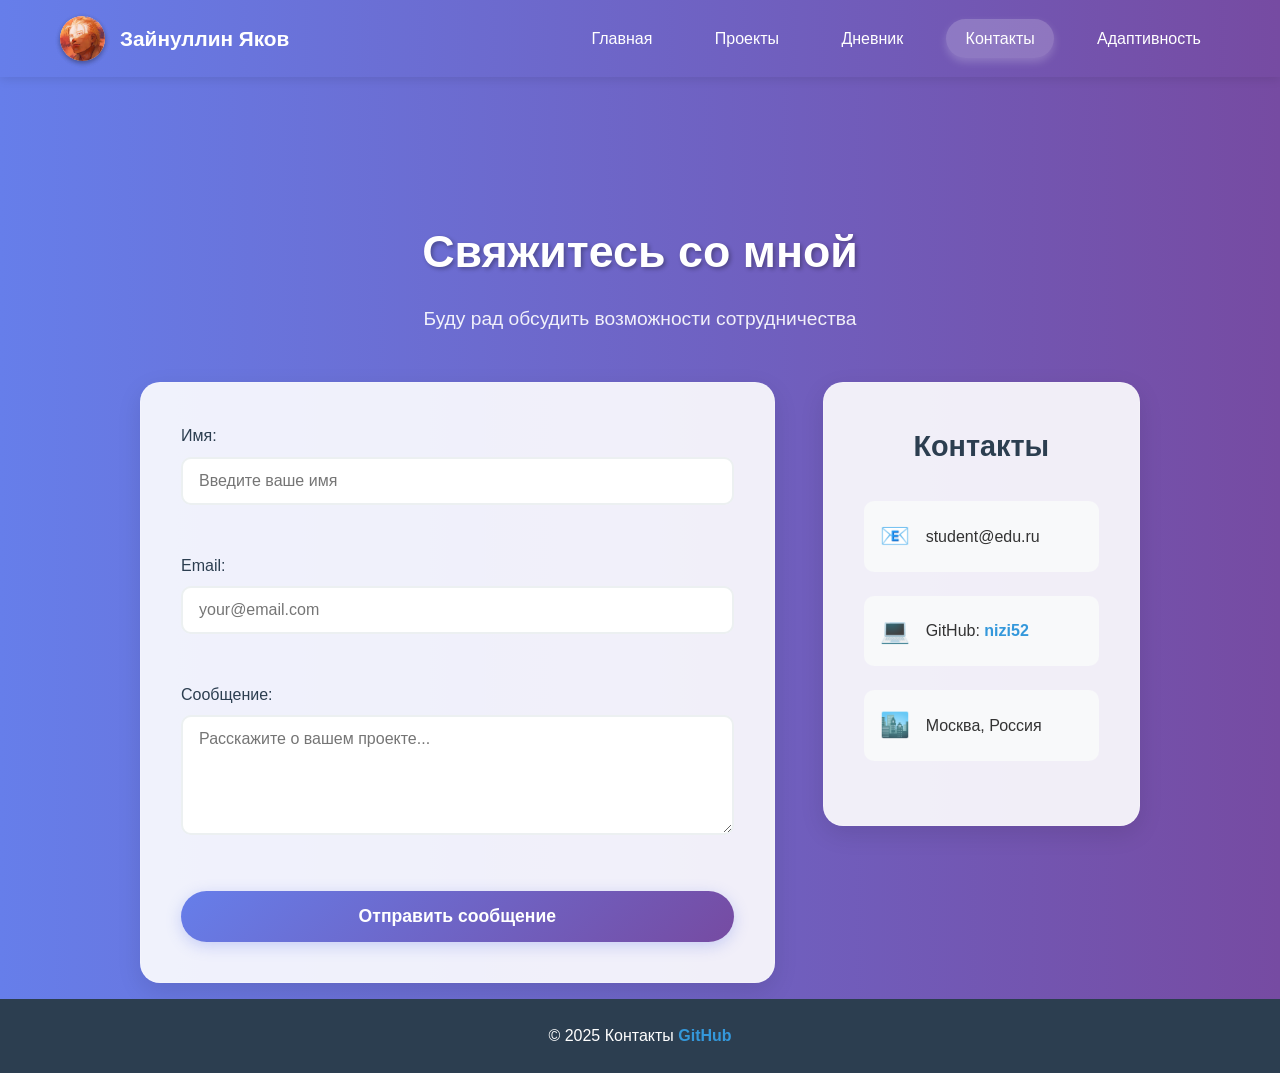
==== commit 0cc8ba22: "add 15-16 task" ====
--- a/pages/contacts.html
+++ b/pages/contacts.html
@@ -56,6 +56,7 @@
                     <li><a href="projects.html">Проекты</a></li>
                     <li><a href="diary.html">Дневник</a></li>
                     <li><a href="contacts.html" class="active">Контакты</a></li>
+                    <li><a href="responsive-images.html">Адаптивность</a></li>
                 </ul>
             </div>
         </nav>
@@ -70,18 +71,21 @@
             
             <div class="contacts-layout">
                 <div class="contact-form">
-                    <form id="contactForm">
+                    <form id="contactForm" class="adaptive-form">
                         <div class="form-group">
                             <label for="name">Имя:</label>
-                            <input type="text" id="name" name="name" required>
+                            <input type="text" id="name" name="name" class="form-control" required
+                                placeholder="Введите ваше имя">
                         </div>
                         <div class="form-group">
                             <label for="email">Email:</label>
-                            <input type="email" id="email" name="email" required>
+                            <input type="email" id="email" name="email" class="form-control" required
+                                placeholder="your@email.com">
                         </div>
                         <div class="form-group">
                             <label for="message">Сообщение:</label>
-                            <textarea id="message" name="message" rows="5" required></textarea>
+                            <textarea id="message" name="message" rows="5" class="form-control" required
+                                    placeholder="Расскажите о вашем проекте..."></textarea>
                         </div>
                         <button type="submit" class="submit-btn">Отправить сообщение</button>
                     </form>
@@ -112,12 +116,6 @@
         </div>
     </footer>
 
-    <script>
-        document.getElementById('contactForm').addEventListener('submit', function(e) {
-            e.preventDefault();
-            alert('Сообщение отправлено! Спасибо за ваше обращение.');
-            this.reset();
-        });
-    </script>
+    <script src="../scripts/script.js"></script>
 </body>
 </html>
--- a/styles/styles.css
+++ b/styles/styles.css
@@ -818,4 +818,269 @@
     .tasks-section {
         padding: 1.5rem;
     }
+}
+/* Улучшенная адаптивность для изображений портфолио */
+.profile-photo {
+    width: 100%;
+    height: auto;
+    border-radius: 50%;
+    object-fit: cover;
+}
+
+/* Адаптивные таблицы (если появятся в будущем) */
+.responsive-table {
+    width: 100%;
+    overflow-x: auto;
+    display: block;
+}
+
+/* Улучшенная адаптивность форм */
+.form-group input,
+.form-group textarea,
+.form-group select {
+    width: 100%;
+    max-width: 100%;
+    box-sizing: border-box;
+}
+
+/* Адаптивные кнопки */
+.download-btn,
+.submit-btn,
+.pro-btn {
+    width: auto;
+    min-width: 140px;
+}
+
+@media (max-width: 480px) {
+    .download-btn,
+    .submit-btn,
+    .pro-btn {
+        width: 100%;
+        text-align: center;
+    }
+}
+
+/* Retina поддержка для изображений */
+.high-dpi-image {
+    image-rendering: -webkit-optimize-contrast;
+    image-rendering: crisp-edges;
+}
+
+/* Lazy loading для изображений */
+.lazy-image {
+    opacity: 0;
+    transition: opacity 0.3s ease;
+}
+
+.lazy-image.loaded {
+    opacity: 1;
+}
+
+/* Улучшенная адаптивность для модальных окон */
+@media (max-width: 768px) {
+    .modal-content {
+        width: 95%;
+        margin: 10% auto;
+        padding: 1rem;
+    }
+    
+    .screenshots {
+        flex-direction: column;
+        align-items: center;
+    }
+    
+    .screenshot-sticker {
+        width: 60px;
+        height: 60px;
+    }
+}
+
+/* Адаптивность для очень маленьких экранов */
+@media (max-width: 360px) {
+    .hero-text h1 {
+        font-size: 1.5rem;
+    }
+    
+    .hero-text p {
+        font-size: 1rem;
+    }
+    
+    .nav-menu {
+        gap: 0.5rem;
+    }
+    
+    .nav-menu a {
+        padding: 0.5rem 0.8rem;
+        font-size: 0.8rem;
+    }
+}
+/* ДОБАВИТЬ В КОНЕЦ styles.css */
+
+/* ===== АДАПТИВНЫЕ ИЗОБРАЖЕНИЯ ===== */
+.responsive-image {
+    max-width: 100%;
+    height: auto;
+    display: block;
+}
+
+/* Адаптивные скриншоты для проектов */
+.responsive-screenshot {
+    width: 100%;
+    max-width: 200px;
+    height: auto;
+    border-radius: 10px;
+    cursor: pointer;
+    transition: transform 0.3s ease;
+    border: 2px solid rgba(255, 255, 255, 0.3);
+}
+
+.responsive-screenshot:hover {
+    transform: scale(1.05);
+    border-color: rgba(255, 255, 255, 0.6);
+}
+
+/* Улучшенные прогресс-бары с фоновыми текстурами */
+.progress-fill {
+    position: relative;
+    overflow: hidden;
+}
+
+.progress-fill::before {
+    content: '';
+    position: absolute;
+    top: 0;
+    left: 0;
+    right: 0;
+    bottom: 0;
+    background-image: linear-gradient(45deg, 
+        rgba(255,255,255,0.1) 25%, 
+        transparent 25%, 
+        transparent 50%, 
+        rgba(255,255,255,0.1) 50%, 
+        rgba(255,255,255,0.1) 75%, 
+        transparent 75%);
+    background-size: 20px 20px;
+    animation: progressStripes 1s linear infinite;
+}
+
+@keyframes progressStripes {
+    0% { background-position: 0 0; }
+    100% { background-position: 20px 0; }
+}
+
+/* ===== АДАПТИВНЫЕ ФОРМЫ ===== */
+.adaptive-form {
+    display: grid;
+    gap: 1.5rem;
+}
+
+.form-control {
+    width: 100%;
+    box-sizing: border-box;
+    transition: all 0.3s ease;
+}
+
+.form-control:focus {
+    transform: translateY(-2px);
+    box-shadow: 0 5px 15px rgba(102, 126, 234, 0.3);
+}
+
+/* ===== УЛУЧШЕННАЯ АДАПТИВНОСТЬ ===== */
+
+/* Мобильная версия для очень маленьких экранов */
+@media (max-width: 360px) {
+    .hero-text h1 {
+        font-size: 1.6rem;
+        line-height: 1.3;
+    }
+    
+    .hero-text p {
+        font-size: 1rem;
+    }
+    
+    .nav-menu {
+        gap: 0.3rem;
+    }
+    
+    .nav-menu a {
+        padding: 0.4rem 0.6rem;
+        font-size: 0.8rem;
+    }
+    
+    /* Улучшение форм для мобильных */
+    .form-group input,
+    .form-group textarea {
+        font-size: 16px; /* Предотвращает zoom на iOS */
+        padding: 12px 15px;
+    }
+}
+
+/* Планшетная версия */
+@media (max-width: 768px) and (min-width: 481px) {
+    .hero-container {
+        gap: 2rem;
+    }
+    
+    .hero-image {
+        width: 280px;
+        height: 280px;
+    }
+    
+    /* Адаптивная галерея проектов */
+    .projects-grid-extended {
+        grid-template-columns: repeat(2, 1fr);
+    }
+}
+
+/* Оптимизация для больших экранов */
+@media (min-width: 1400px) {
+    .container {
+        max-width: 1320px;
+    }
+    
+    .hero-text h1 {
+        font-size: 3.5rem;
+    }
+}
+
+/* ===== RETINA ПОДДЕРЖКА ===== */
+@media (-webkit-min-device-pixel-ratio: 2), (min-resolution: 192dpi) {
+    .logo img,
+    .profile-photo,
+    .responsive-screenshot {
+        image-rendering: -webkit-optimize-contrast;
+        image-rendering: crisp-edges;
+    }
+}
+
+/* ===== LAZY LOADING ===== */
+.lazy-image {
+    opacity: 0;
+    transition: opacity 0.5s ease;
+}
+
+.lazy-image.loaded {
+    opacity: 1;
+}
+
+/* ===== УЛУЧШЕНИЯ ДОСТУПНОСТИ ===== */
+@media (prefers-reduced-motion: reduce) {
+    *,
+    *::before,
+    *::after {
+        animation-duration: 0.01ms !important;
+        animation-iteration-count: 1 !important;
+        transition-duration: 0.01ms !important;
+    }
+}
+
+/* Темная тема поддержка */
+@media (prefers-color-scheme: dark) {
+    .responsive-screenshot {
+        border-color: rgba(255, 255, 255, 0.2);
+    }
+    
+    .responsive-screenshot:hover {
+        border-color: rgba(255, 255, 255, 0.4);
+    }
 }
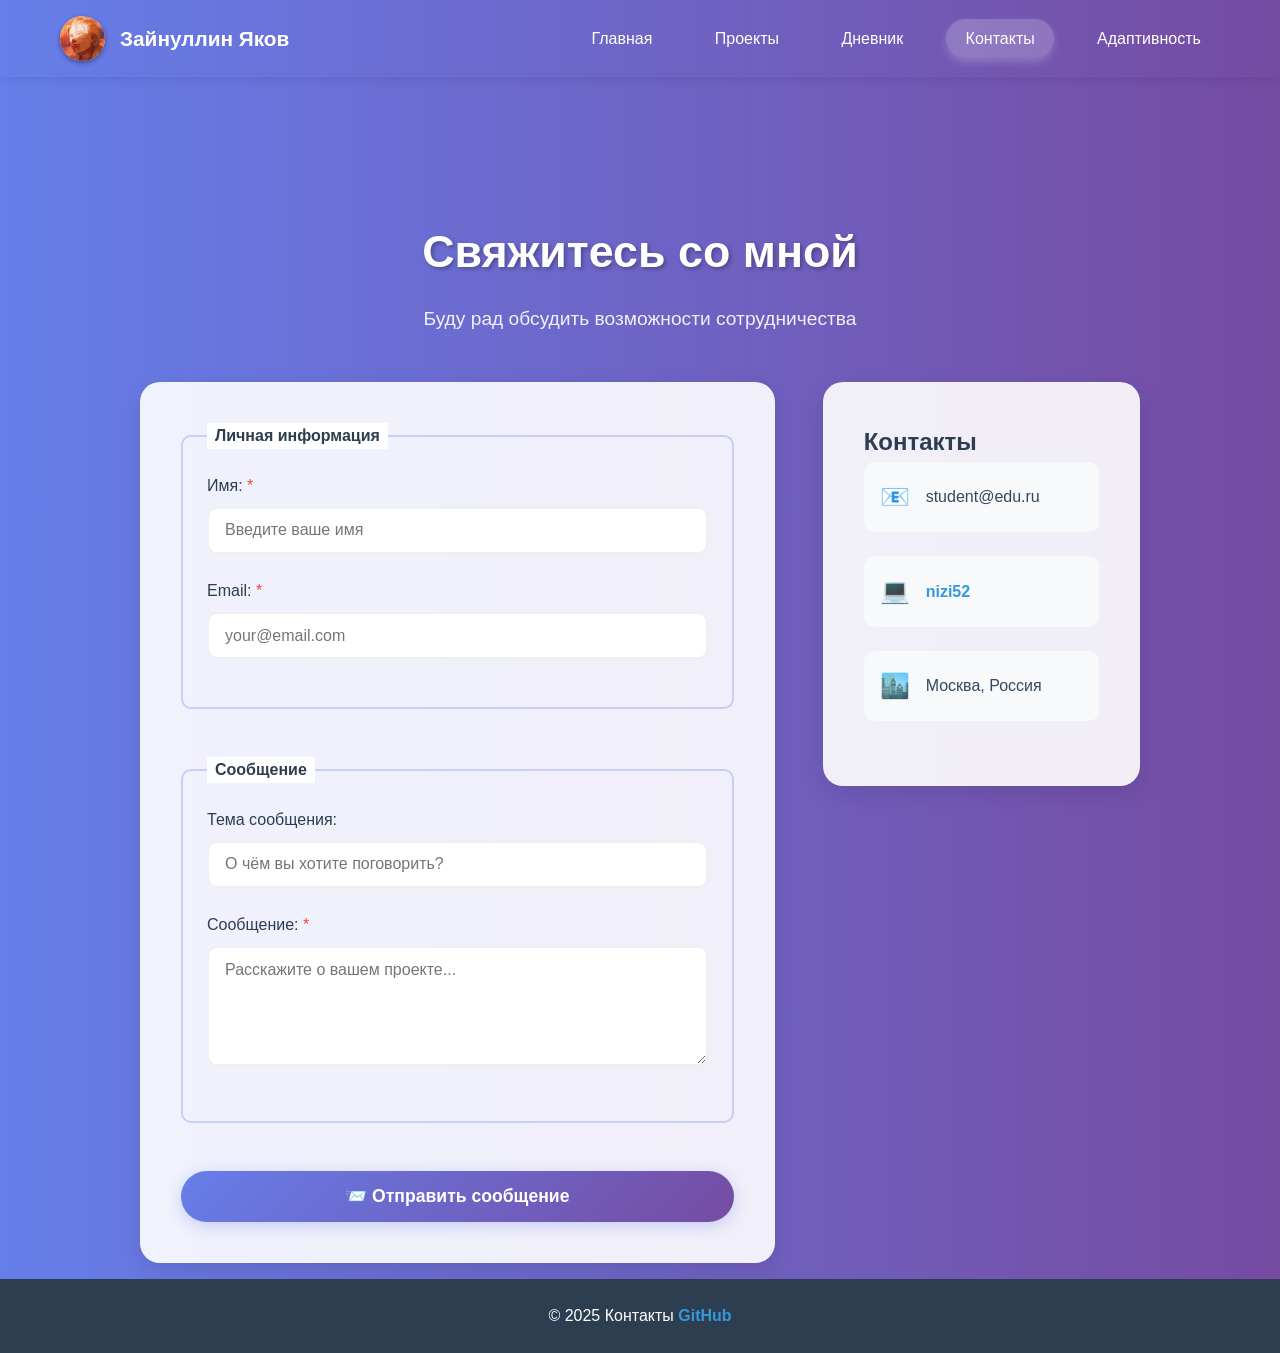
==== commit bc497f23: "fixs" ====
--- a/pages/contacts.html
+++ b/pages/contacts.html
@@ -6,7 +6,65 @@
     <title>Портфолио - Контакты</title>
     <link rel="stylesheet" href="../styles/styles.css">
     <style>
-        /* Дополнительные стили для мобильной адаптации */
+        /* Стили для доступности */
+        .required::after {
+            content: " *";
+            color: #e74c3c;
+        }
+        
+        .error-message {
+            color: #e74c3c;
+            font-size: 0.9rem;
+            margin-top: 0.3rem;
+            display: none;
+        }
+        
+        .fieldset-group {
+            border: 2px solid rgba(102, 126, 234, 0.3);
+            border-radius: 10px;
+            padding: 1.5rem;
+            margin-bottom: 1.5rem;
+        }
+        
+        .legend {
+            font-weight: 600;
+            color: #2c3e50;
+            padding: 0 0.5rem;
+            background: white;
+        }
+        
+        /* Улучшенные индикаторы фокуса для Lighthouse */
+        .form-control:focus,
+        .submit-btn:focus,
+        .contact-item:focus,
+        .nav-menu a:focus {
+            outline: 3px solid #3498db;
+            outline-offset: 2px;
+        }
+        
+        /* Скрытый текст для скринридеров */
+        .sr-only {
+            position: absolute;
+            width: 1px;
+            height: 1px;
+            padding: 0;
+            margin: -1px;
+            overflow: hidden;
+            clip: rect(0, 0, 0, 0);
+            white-space: nowrap;
+            border: 0;
+        }
+        
+        /* Улучшенные цвета для контраста */
+        .contact-info h2 {
+            color: #2c3e50;
+        }
+        
+        .contact-item {
+            color: #34495e;
+        }
+        
+        /* Адаптивность для мобильных */
         @media (max-width: 768px) {
             .contacts-layout {
                 grid-template-columns: 1fr !important;
@@ -33,7 +91,7 @@
             
             .form-group input,
             .form-group textarea {
-                font-size: 16px; /* Убирает zoom на iOS */
+                font-size: 16px;
             }
             
             .submit-btn {
@@ -44,78 +102,253 @@
     </style>
 </head>
 <body>
-    <header>
-        <nav class="navbar">
+    <header role="banner">
+        <nav class="navbar" role="navigation" aria-label="Основная навигация">
             <div class="nav-container">
                 <div class="logo-section">
-                    <div class="logo"><img src="../images/icons/picture1.png" class="logo"></div>
+                    <div class="logo" role="img" aria-label="Логотип портфолио">
+                        <img src="../images/icons/picture1.png" class="logo" alt="Логотип портфолио Зайнуллина Якова">
+                    </div>
                     <div class="name">Зайнуллин Яков</div>
                 </div>
-                <ul class="nav-menu">
-                    <li><a href="../index.html">Главная</a></li>
-                    <li><a href="projects.html">Проекты</a></li>
-                    <li><a href="diary.html">Дневник</a></li>
-                    <li><a href="contacts.html" class="active">Контакты</a></li>
-                    <li><a href="responsive-images.html">Адаптивность</a></li>
+                <ul class="nav-menu" role="menubar">
+                    <li role="none"><a href="../index.html" role="menuitem">Главная</a></li>
+                    <li role="none"><a href="projects.html" role="menuitem">Проекты</a></li>
+                    <li role="none"><a href="diary.html" role="menuitem">Дневник</a></li>
+                    <li role="none"><a href="contacts.html" class="active" role="menuitem" aria-current="page">Контакты</a></li>
+                    <li role="none"><a href="responsive-images.html" role="menuitem">Адаптивность</a></li>
                 </ul>
             </div>
         </nav>
     </header>
 
-    <main style="margin-top: 100px; padding: 1rem;">
+    <main id="main-content" style="margin-top: 100px; padding: 1rem;" role="main" aria-label="Основной контент">
         <div class="container">
             <div class="page-header">
                 <h1>Свяжитесь со мной</h1>
                 <p>Буду рад обсудить возможности сотрудничества</p>
+                <span class="sr-only">Форма обратной связи с обязательными и необязательными полями</span>
             </div>
             
+            <!-- Сообщение об успешной отправке -->
+            <div id="successMessage" class="success-message" role="alert" aria-live="polite" aria-atomic="true" style="display: none;">
+                Сообщение успешно отправлено! Спасибо за ваше обращение.
+            </div>
+            
             <div class="contacts-layout">
-                <div class="contact-form">
-                    <form id="contactForm" class="adaptive-form">
-                        <div class="form-group">
-                            <label for="name">Имя:</label>
-                            <input type="text" id="name" name="name" class="form-control" required
-                                placeholder="Введите ваше имя">
-                        </div>
-                        <div class="form-group">
-                            <label for="email">Email:</label>
-                            <input type="email" id="email" name="email" class="form-control" required
-                                placeholder="your@email.com">
-                        </div>
-                        <div class="form-group">
-                            <label for="message">Сообщение:</label>
-                            <textarea id="message" name="message" rows="5" class="form-control" required
-                                    placeholder="Расскажите о вашем проекте..."></textarea>
-                        </div>
-                        <button type="submit" class="submit-btn">Отправить сообщение</button>
+                <section class="contact-form" aria-labelledby="form-title">
+                    <h2 id="form-title" class="sr-only">Форма обратной связи</h2>
+                    
+                    <form id="contactForm" class="adaptive-form" novalidate aria-describedby="form-instructions">
+                        <p id="form-instructions" class="sr-only">
+                            Заполните форму обратной связи. Все поля, помеченные звёздочкой, обязательны для заполнения.
+                        </p>
+                        
+                        <fieldset class="fieldset-group">
+                            <legend class="legend">Личная информация</legend>
+                            
+                            <div class="form-group">
+                                <label for="name" class="required">Имя:</label>
+                                <input type="text" 
+                                       id="name" 
+                                       name="name" 
+                                       class="form-control" 
+                                       required
+                                       aria-required="true"
+                                       aria-describedby="name-error"
+                                       placeholder="Введите ваше имя">
+                                <div id="name-error" class="error-message" role="alert">
+                                    Пожалуйста, введите ваше имя
+                                </div>
+                            </div>
+                            
+                            <div class="form-group">
+                                <label for="email" class="required">Email:</label>
+                                <input type="email" 
+                                       id="email" 
+                                       name="email" 
+                                       class="form-control" 
+                                       required
+                                       aria-required="true"
+                                       aria-describedby="email-error"
+                                       placeholder="your@email.com">
+                                <div id="email-error" class="error-message" role="alert">
+                                    Пожалуйста, введите корректный email адрес
+                                </div>
+                            </div>
+                        </fieldset>
+                        
+                        <fieldset class="fieldset-group">
+                            <legend class="legend">Сообщение</legend>
+                            
+                            <div class="form-group">
+                                <label for="subject">Тема сообщения:</label>
+                                <input type="text" 
+                                       id="subject" 
+                                       name="subject" 
+                                       class="form-control"
+                                       aria-describedby="subject-help"
+                                       placeholder="О чём вы хотите поговорить?">
+                                <div id="subject-help" class="sr-only">
+                                    Необязательное поле для указания темы сообщения
+                                </div>
+                            </div>
+                            
+                            <div class="form-group">
+                                <label for="message" class="required">Сообщение:</label>
+                                <textarea id="message" 
+                                          name="message" 
+                                          rows="5" 
+                                          class="form-control" 
+                                          required
+                                          aria-required="true"
+                                          aria-describedby="message-error message-help"
+                                          placeholder="Расскажите о вашем проекте..."></textarea>
+                                <div id="message-error" class="error-message" role="alert">
+                                    Пожалуйста, введите ваше сообщение (минимум 10 символов)
+                                </div>
+                                <div id="message-help" class="sr-only">
+                                    Минимальная длина сообщения - 10 символов
+                                </div>
+                            </div>
+                        </fieldset>
+                        
+                        <button type="submit" class="submit-btn">
+                            <span class="icon" aria-hidden="true">📨</span>
+                            Отправить сообщение
+                        </button>
                     </form>
-                </div>
-                
-                <div class="contact-info">
-                    <h3>Контакты</h3>
-                    <div class="contact-item">
-                        <span class="contact-icon">📧</span>
-                        <span>student@edu.ru</span>
+                </section>
+                
+                <aside class="contact-info" aria-labelledby="contacts-title">
+                    <h2 id="contacts-title">Контакты</h2>
+                    <div class="contact-item" tabindex="0">
+                        <span class="contact-icon" aria-hidden="true">📧</span>
+                        <span>
+                            <span class="sr-only">Электронная почта: </span>
+                            student@edu.ru
+                        </span>
                     </div>
-                    <div class="contact-item">
-                        <span class="contact-icon">💻</span>
-                        <span>GitHub: <a href="https://github.com/nizi52" target="_blank" class="github-link">nizi52</a></span>
+                    <div class="contact-item" tabindex="0">
+                        <span class="contact-icon" aria-hidden="true">💻</span>
+                        <span>
+                            <span class="sr-only">GitHub профиль: </span>
+                            <a href="https://github.com/nizi52" 
+                               target="_blank" 
+                               class="github-link"
+                               aria-label="Перейти к GitHub профилю nizi52 (откроется в новой вкладке)">
+                                nizi52
+                            </a>
+                        </span>
                     </div>
-                    <div class="contact-item">
-                        <span class="contact-icon">🏙️</span>
-                        <span>Москва, Россия</span>
+                    <div class="contact-item" tabindex="0">
+                        <span class="contact-icon" aria-hidden="true">🏙️</span>
+                        <span>
+                            <span class="sr-only">Местоположение: </span>
+                            Москва, Россия
+                        </span>
                     </div>
-                </div>
+                </aside>
             </div>
         </div>
     </main>
 
-    <footer>
+    <footer role="contentinfo">
         <div class="container">
-            <p>© 2025 Контакты <a href="https://github.com/nizi52" target="_blank" class="github-link">GitHub</a></p>
+            <p>© 2025 Контакты 
+                <a href="https://github.com/nizi52" 
+                   target="_blank" 
+                   class="github-link"
+                   aria-label="Перейти на GitHub профиль nizi52 (откроется в новой вкладке)">
+                    GitHub
+                </a>
+            </p>
         </div>
     </footer>
 
-    <script src="../scripts/script.js"></script>
+    <script>
+        // Валидация формы с улучшенной доступностью
+        document.addEventListener('DOMContentLoaded', function() {
+            const contactForm = document.getElementById('contactForm');
+            const successMessage = document.getElementById('successMessage');
+            
+            contactForm.addEventListener('submit', function(e) {
+                e.preventDefault();
+                
+                let isValid = true;
+                const form = this;
+                
+                // Валидация имени
+                const nameInput = document.getElementById('name');
+                const nameError = document.getElementById('name-error');
+                if (!nameInput.value.trim()) {
+                    nameError.style.display = 'block';
+                    nameInput.setAttribute('aria-invalid', 'true');
+                    isValid = false;
+                } else {
+                    nameError.style.display = 'none';
+                    nameInput.setAttribute('aria-invalid', 'false');
+                }
+                
+                // Валидация email
+                const emailInput = document.getElementById('email');
+                const emailError = document.getElementById('email-error');
+                const emailRegex = /^[^\s@]+@[^\s@]+\.[^\s@]+$/;
+                if (!emailInput.value.trim() || !emailRegex.test(emailInput.value)) {
+                    emailError.style.display = 'block';
+                    emailInput.setAttribute('aria-invalid', 'true');
+                    isValid = false;
+                } else {
+                    emailError.style.display = 'none';
+                    emailInput.setAttribute('aria-invalid', 'false');
+                }
+                
+                // Валидация сообщения
+                const messageInput = document.getElementById('message');
+                const messageError = document.getElementById('message-error');
+                if (!messageInput.value.trim() || messageInput.value.length < 10) {
+                    messageError.style.display = 'block';
+                    messageInput.setAttribute('aria-invalid', 'true');
+                    isValid = false;
+                } else {
+                    messageError.style.display = 'none';
+                    messageInput.setAttribute('aria-invalid', 'false');
+                }
+                
+                if (isValid) {
+                    // Показываем сообщение об успехе
+                    successMessage.style.display = 'block';
+                    
+                    // Фокусируемся на сообщении об успехе для скринридеров
+                    successMessage.focus();
+                    
+                    // Сбрасываем форму
+                    form.reset();
+                    
+                    // Скрываем сообщение через 5 секунд
+                    setTimeout(() => {
+                        successMessage.style.display = 'none';
+                    }, 5000);
+                } else {
+                    // Фокусируемся на первом поле с ошибкой
+                    const firstError = form.querySelector('[aria-invalid="true"]');
+                    if (firstError) {
+                        firstError.focus();
+                    }
+                }
+            });
+            
+            // Очистка ошибок при вводе
+            document.querySelectorAll('.form-control').forEach(input => {
+                input.addEventListener('input', function() {
+                    const errorElement = document.getElementById(this.id + '-error');
+                    if (errorElement) {
+                        errorElement.style.display = 'none';
+                        this.setAttribute('aria-invalid', 'false');
+                    }
+                });
+            });
+        });
+    </script>
 </body>
 </html>
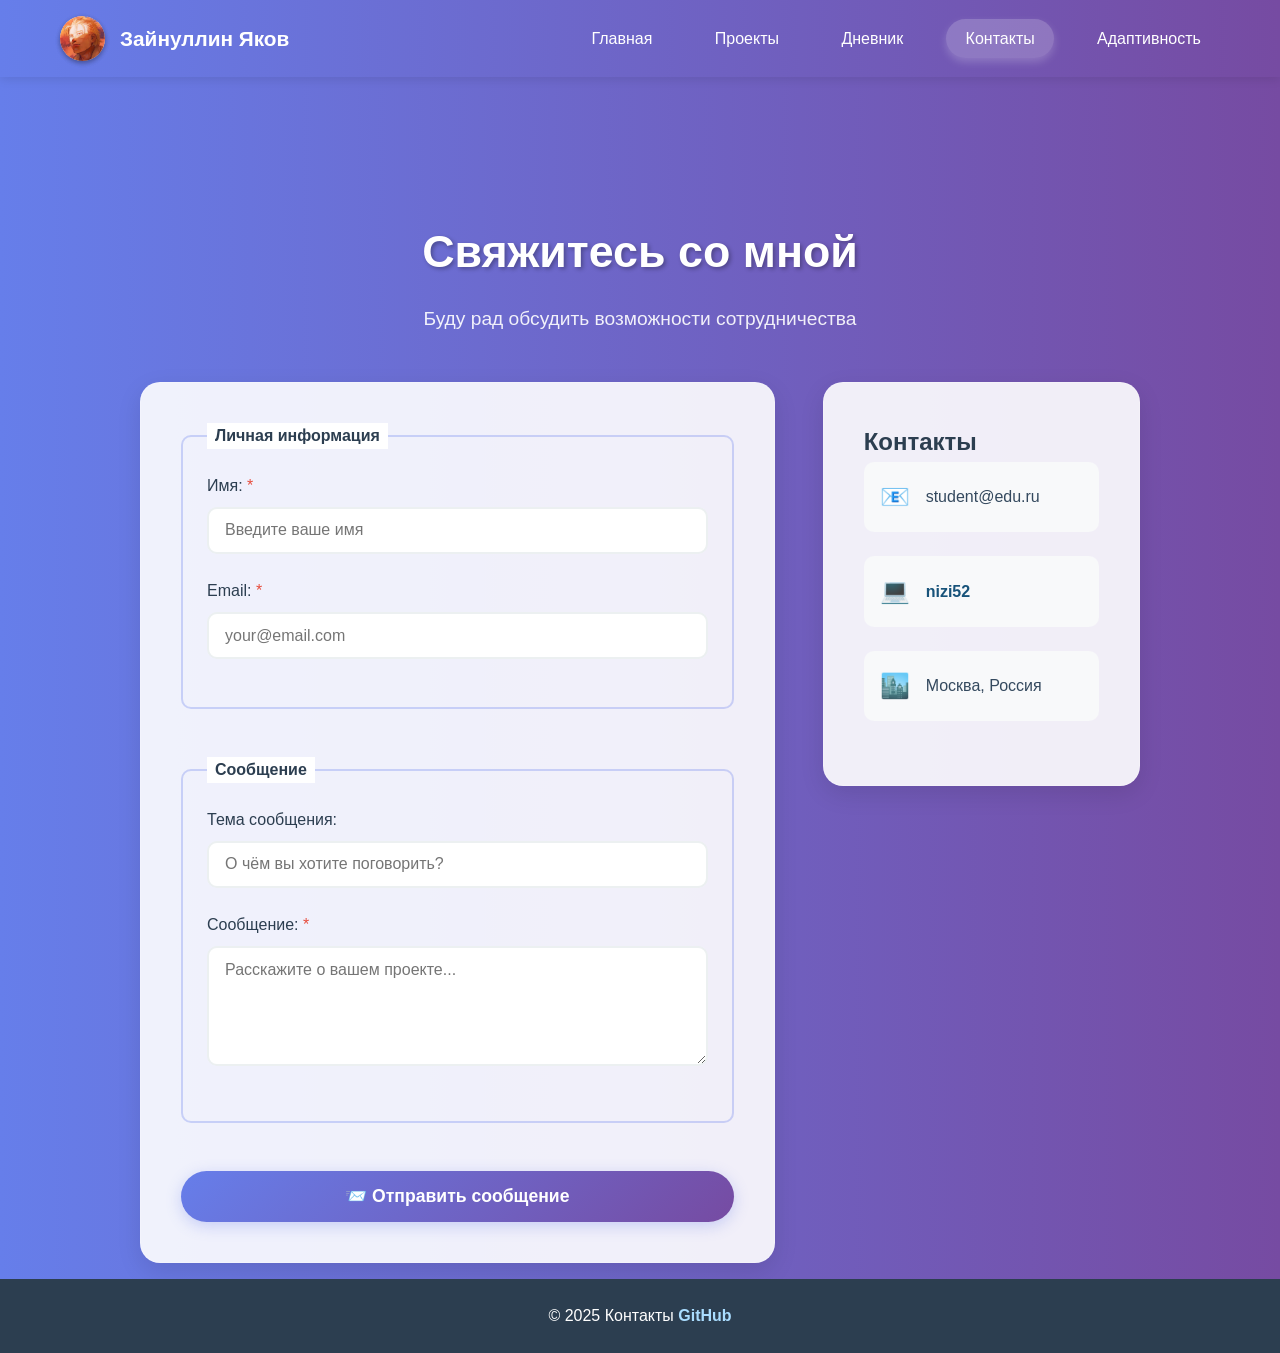
==== commit a6e8d32d: "add reports" ====
--- a/pages/contacts.html
+++ b/pages/contacts.html
@@ -235,7 +235,7 @@
                             <span class="sr-only">GitHub профиль: </span>
                             <a href="https://github.com/nizi52" 
                                target="_blank" 
-                               class="github-link"
+                               class="github-link--black"
                                aria-label="Перейти к GitHub профилю nizi52 (откроется в новой вкладке)">
                                 nizi52
                             </a>
@@ -258,7 +258,7 @@
             <p>© 2025 Контакты 
                 <a href="https://github.com/nizi52" 
                    target="_blank" 
-                   class="github-link"
+                   class="github-link--light"
                    aria-label="Перейти на GitHub профиль nizi52 (откроется в новой вкладке)">
                     GitHub
                 </a>
--- a/styles/styles.css
+++ b/styles/styles.css
@@ -340,12 +340,20 @@
     margin-top: auto;
 }
 
-.github-link {
-    color: #3498db;
+.github-link--black {
+    color: #18537a;
     text-decoration: none;
     font-weight: 600;
     transition: color 0.3s ease;
 }
+
+.github-link--light {
+    color: #aaddff;
+    text-decoration: none;
+    font-weight: 600;
+    transition: color 0.3s ease;
+}
+
 
 .github-link:hover {
     color: #e74c3c;
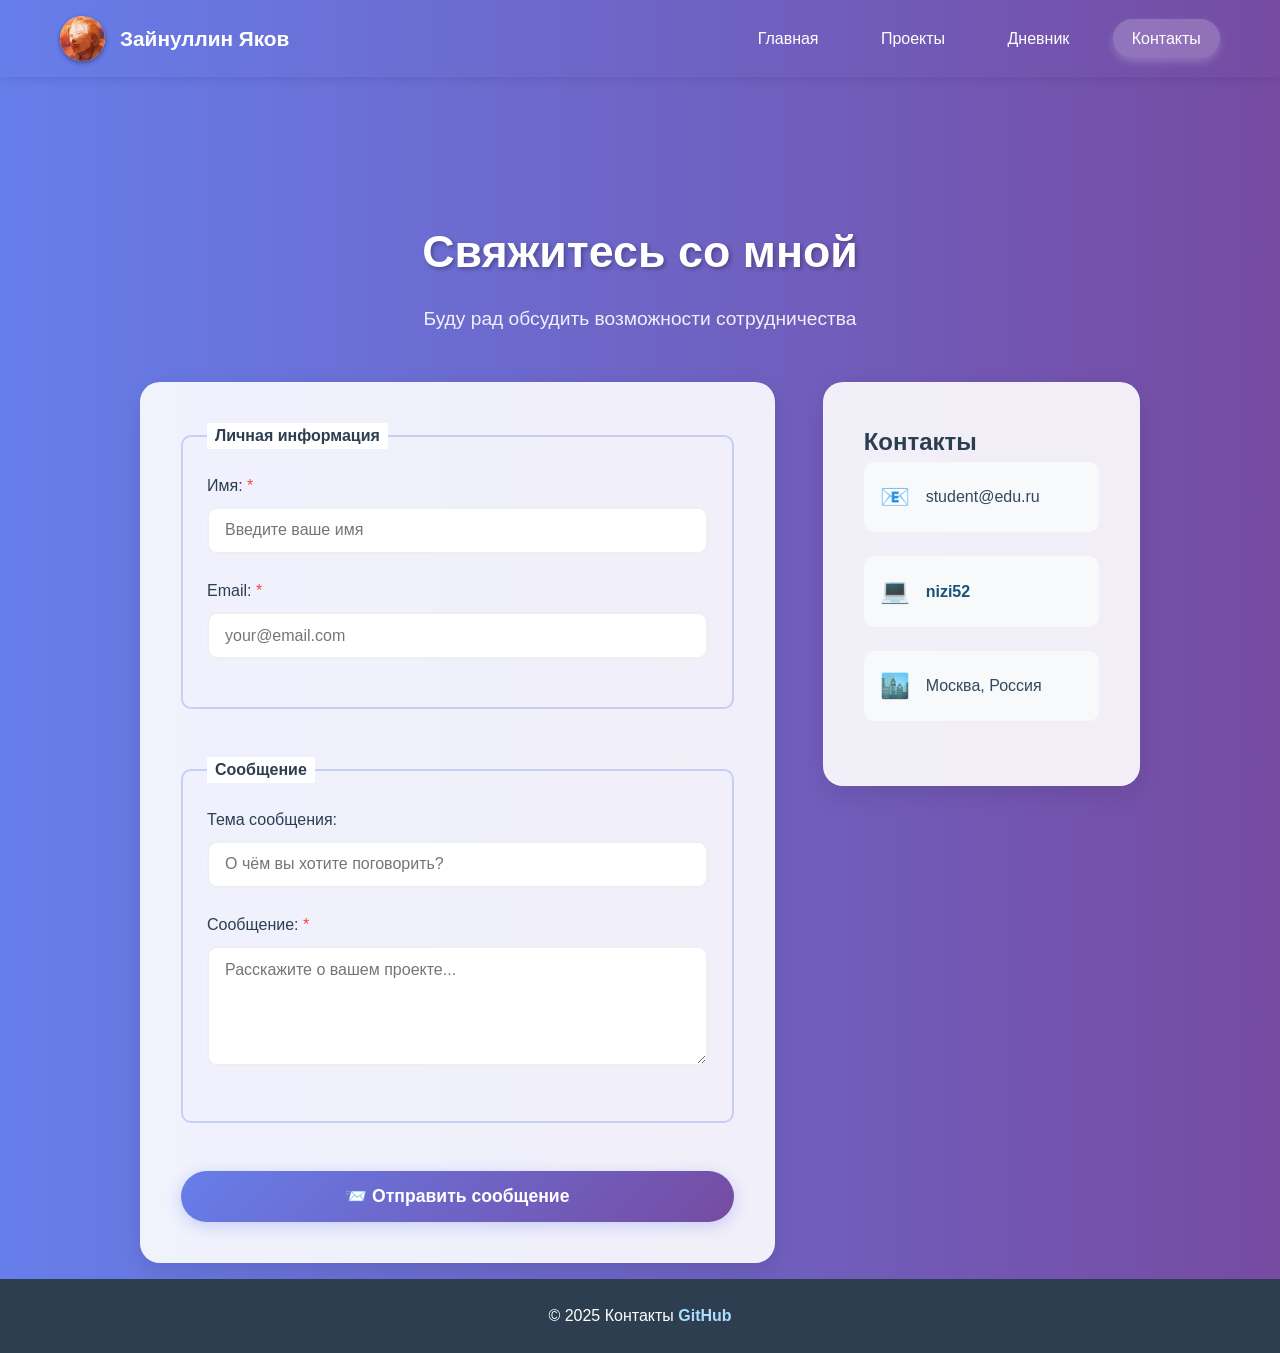
==== commit edbe8ca2: "fix adopt" ====
--- a/pages/contacts.html
+++ b/pages/contacts.html
@@ -116,7 +116,6 @@
                     <li role="none"><a href="projects.html" role="menuitem">Проекты</a></li>
                     <li role="none"><a href="diary.html" role="menuitem">Дневник</a></li>
                     <li role="none"><a href="contacts.html" class="active" role="menuitem" aria-current="page">Контакты</a></li>
-                    <li role="none"><a href="responsive-images.html" role="menuitem">Адаптивность</a></li>
                 </ul>
             </div>
         </nav>
